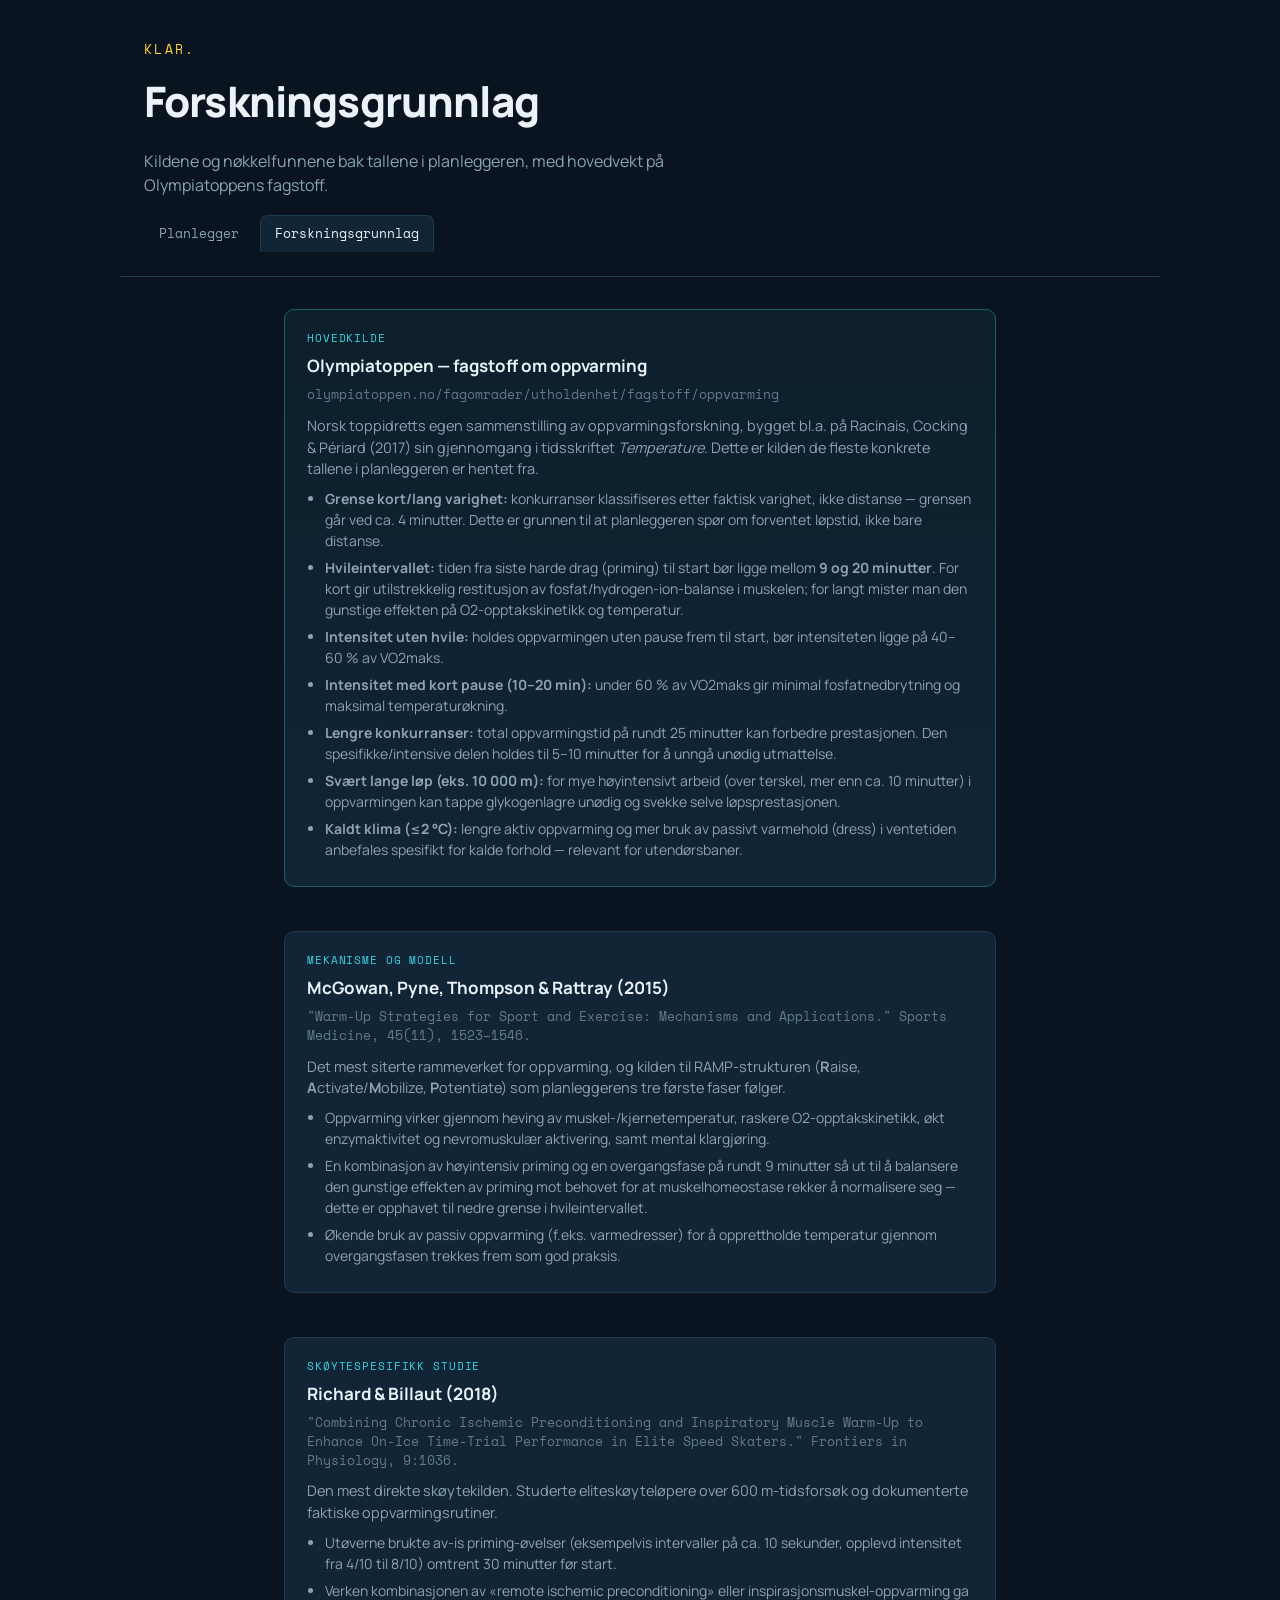
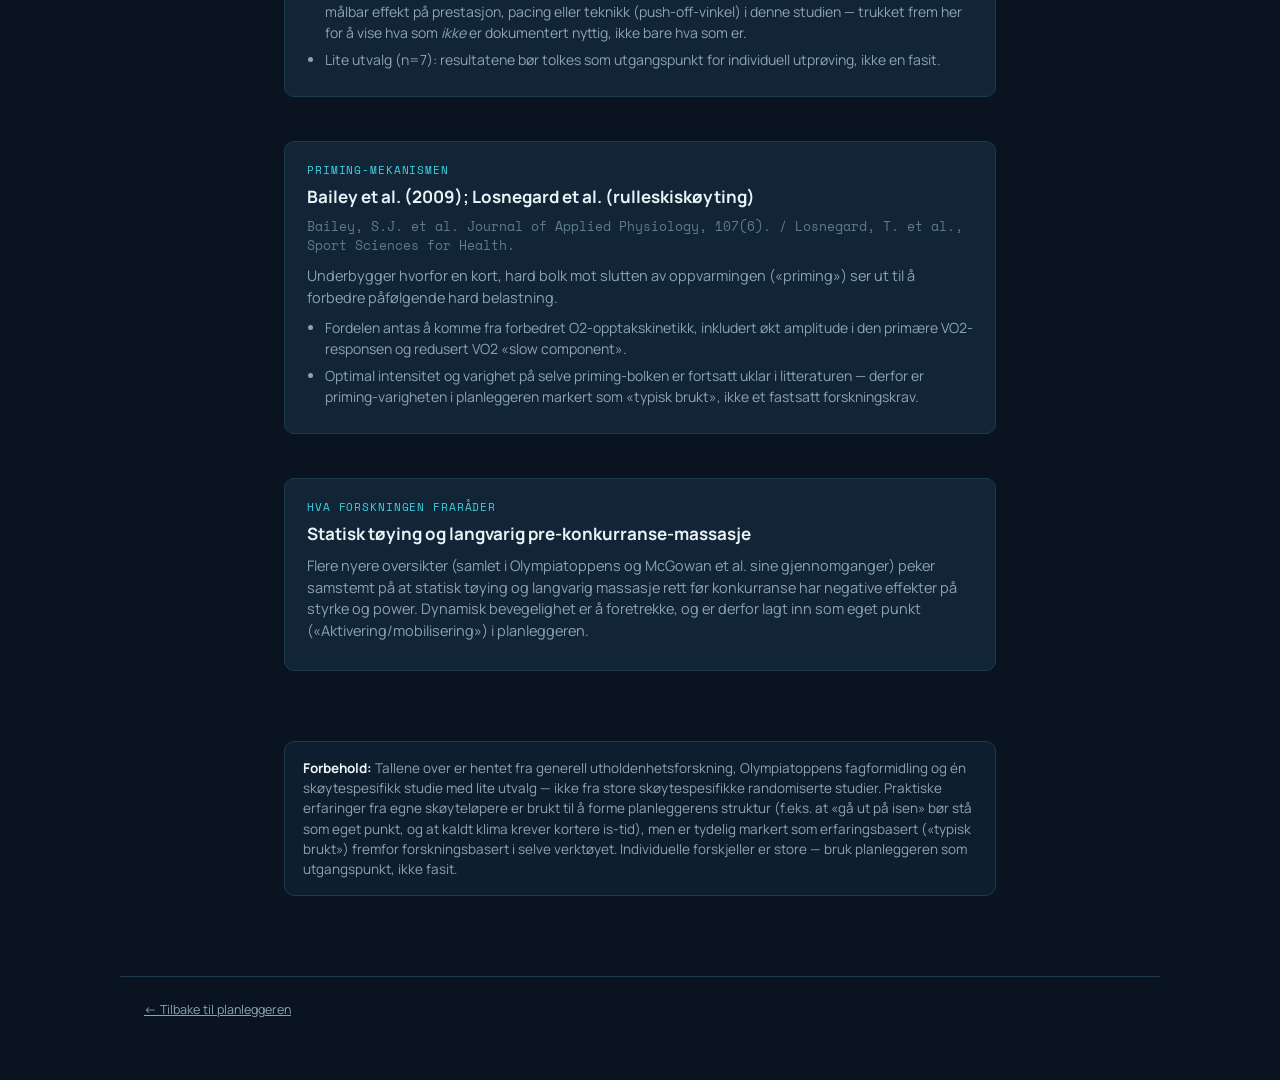
==== kilder.html @ 35d394e3 "Add files via upload" ====
<!DOCTYPE html>
<html lang="no">
<head>
<meta charset="UTF-8">
<meta name="viewport" content="width=device-width, initial-scale=1.0">
<title>Forskningsgrunnlag — Oppvarmingsplanlegger</title>
<link rel="preconnect" href="https://fonts.googleapis.com">
<link rel="preconnect" href="https://fonts.gstatic.com" crossorigin>
<link href="https://fonts.googleapis.com/css2?family=Space+Mono:wght@400;700&family=Manrope:wght@400;500;700;800&display=swap" rel="stylesheet">
<link rel="stylesheet" href="styles.css">
</head>
<body>

<header class="hero">
  <p class="kicker">KLAR.</p>
  <h1>Forskningsgrunnlag</h1>
  <p class="lede">Kildene og nøkkelfunnene bak tallene i planleggeren, med hovedvekt på Olympiatoppens fagstoff.</p>
  <nav class="tabs">
    <a href="index.html">Planlegger</a>
    <a href="kilder.html" class="active">Forskningsgrunnlag</a>
  </nav>
</header>

<main class="article">

  <div class="source-card primary">
    <div class="kicker2">Hovedkilde</div>
    <h3>Olympiatoppen — fagstoff om oppvarming</h3>
    <div class="cite">olympiatoppen.no/fagomrader/utholdenhet/fagstoff/oppvarming</div>
    <p>Norsk toppidretts egen sammenstilling av oppvarmingsforskning, bygget bl.a. på Racinais, Cocking &amp; Périard (2017) sin gjennomgang i tidsskriftet <em>Temperature</em>. Dette er kilden de fleste konkrete tallene i planleggeren er hentet fra.</p>
    <ul class="finding-list">
      <li><strong>Grense kort/lang varighet:</strong> konkurranser klassifiseres etter faktisk varighet, ikke distanse — grensen går ved ca. 4 minutter. Dette er grunnen til at planleggeren spør om forventet løpstid, ikke bare distanse.</li>
      <li><strong>Hvileintervallet:</strong> tiden fra siste harde drag (priming) til start bør ligge mellom <strong>9 og 20 minutter</strong>. For kort gir utilstrekkelig restitusjon av fosfat/hydrogen-ion-balanse i muskelen; for langt mister man den gunstige effekten på O2-opptakskinetikk og temperatur.</li>
      <li><strong>Intensitet uten hvile:</strong> holdes oppvarmingen uten pause frem til start, bør intensiteten ligge på 40–60 % av VO2maks.</li>
      <li><strong>Intensitet med kort pause (10–20 min):</strong> under 60 % av VO2maks gir minimal fosfatnedbrytning og maksimal temperaturøkning.</li>
      <li><strong>Lengre konkurranser:</strong> total oppvarmingstid på rundt 25 minutter kan forbedre prestasjonen. Den spesifikke/intensive delen holdes til 5–10 minutter for å unngå unødig utmattelse.</li>
      <li><strong>Svært lange løp (eks. 10 000 m):</strong> for mye høyintensivt arbeid (over terskel, mer enn ca. 10 minutter) i oppvarmingen kan tappe glykogenlagre unødig og svekke selve løpsprestasjonen.</li>
      <li><strong>Kaldt klima (≤2 °C):</strong> lengre aktiv oppvarming og mer bruk av passivt varmehold (dress) i ventetiden anbefales spesifikt for kalde forhold — relevant for utendørsbaner.</li>
    </ul>
  </div>

  <div class="source-card">
    <div class="kicker2">Mekanisme og modell</div>
    <h3>McGowan, Pyne, Thompson &amp; Rattray (2015)</h3>
    <div class="cite">"Warm-Up Strategies for Sport and Exercise: Mechanisms and Applications." Sports Medicine, 45(11), 1523–1546.</div>
    <p>Det mest siterte rammeverket for oppvarming, og kilden til RAMP-strukturen (<strong>R</strong>aise, <strong>A</strong>ctivate/<strong>M</strong>obilize, <strong>P</strong>otentiate) som planleggerens tre første faser følger.</p>
    <ul class="finding-list">
      <li>Oppvarming virker gjennom heving av muskel-/kjernetemperatur, raskere O2-opptakskinetikk, økt enzymaktivitet og nevromuskulær aktivering, samt mental klargjøring.</li>
      <li>En kombinasjon av høyintensiv priming og en overgangsfase på rundt 9 minutter så ut til å balansere den gunstige effekten av priming mot behovet for at muskelhomeostase rekker å normalisere seg — dette er opphavet til nedre grense i hvileintervallet.</li>
      <li>Økende bruk av passiv oppvarming (f.eks. varmedresser) for å opprettholde temperatur gjennom overgangsfasen trekkes frem som god praksis.</li>
    </ul>
  </div>

  <div class="source-card">
    <div class="kicker2">Skøytespesifikk studie</div>
    <h3>Richard &amp; Billaut (2018)</h3>
    <div class="cite">"Combining Chronic Ischemic Preconditioning and Inspiratory Muscle Warm-Up to Enhance On-Ice Time-Trial Performance in Elite Speed Skaters." Frontiers in Physiology, 9:1036.</div>
    <p>Den mest direkte skøytekilden. Studerte eliteskøyteløpere over 600 m-tidsforsøk og dokumenterte faktiske oppvarmingsrutiner.</p>
    <ul class="finding-list">
      <li>Utøverne brukte av-is priming-øvelser (eksempelvis intervaller på ca. 10 sekunder, opplevd intensitet fra 4/10 til 8/10) omtrent 30 minutter før start.</li>
      <li>Verken kombinasjonen av «remote ischemic preconditioning» eller inspirasjonsmuskel-oppvarming ga målbar effekt på prestasjon, pacing eller teknikk (push-off-vinkel) i denne studien — trukket frem her for å vise hva som <em>ikke</em> er dokumentert nyttig, ikke bare hva som er.</li>
      <li>Lite utvalg (n=7): resultatene bør tolkes som utgangspunkt for individuell utprøving, ikke en fasit.</li>
    </ul>
  </div>

  <div class="source-card">
    <div class="kicker2">Priming-mekanismen</div>
    <h3>Bailey et al. (2009); Losnegard et al. (rulleskiskøyting)</h3>
    <div class="cite">Bailey, S.J. et al. Journal of Applied Physiology, 107(6). / Losnegard, T. et al., Sport Sciences for Health.</div>
    <p>Underbygger hvorfor en kort, hard bolk mot slutten av oppvarmingen («priming») ser ut til å forbedre påfølgende hard belastning.</p>
    <ul class="finding-list">
      <li>Fordelen antas å komme fra forbedret O2-opptakskinetikk, inkludert økt amplitude i den primære VO2-responsen og redusert VO2 «slow component».</li>
      <li>Optimal intensitet og varighet på selve priming-bolken er fortsatt uklar i litteraturen — derfor er priming-varigheten i planleggeren markert som «typisk brukt», ikke et fastsatt forskningskrav.</li>
    </ul>
  </div>

  <div class="source-card">
    <div class="kicker2">Hva forskningen fraråder</div>
    <h3>Statisk tøying og langvarig pre-konkurranse-massasje</h3>
    <p>Flere nyere oversikter (samlet i Olympiatoppens og McGowan et al. sine gjennomganger) peker samstemt på at statisk tøying og langvarig massasje rett før konkurranse har negative effekter på styrke og power. Dynamisk bevegelighet er å foretrekke, og er derfor lagt inn som eget punkt («Aktivering/mobilisering») i planleggeren.</p>
  </div>

  <div class="caveat">
    <strong>Forbehold:</strong> Tallene over er hentet fra generell utholdenhetsforskning, Olympiatoppens fagformidling og én skøytespesifikk studie med lite utvalg — ikke fra store skøytespesifikke randomiserte studier. Praktiske erfaringer fra egne skøyteløpere er brukt til å forme planleggerens struktur (f.eks. at «gå ut på isen» bør stå som eget punkt, og at kaldt klima krever kortere is-tid), men er tydelig markert som erfaringsbasert («typisk brukt») fremfor forskningsbasert i selve verktøyet. Individuelle forskjeller er store — bruk planleggeren som utgangspunkt, ikke fasit.
  </div>

</main>

<footer>
  <a href="index.html">← Tilbake til planleggeren</a>
</footer>

</body>
</html>
---- styles.css ----
:root{
  --bg: #0a1420;
  --bg-rail: #0e1c2b;
  --panel: #112536;
  --panel-2: #0d1f2e;
  --line: #1e3a4f;
  --text: #eaf3f7;
  --muted: #8ba4b3;
  --muted-2: #5f7c8c;
  --ice: #3fd0e0;
  --ice-dim: #1f5f68;
  --good: #34d399;
  --good-dim: #164a3a;
  --warn: #f5a623;
  --warn-dim: #5c3d0e;
  --bad: #ef5b5b;
  --pistol: #ffd23f;
  --radius: 10px;
}
* { box-sizing: border-box; }
html { scroll-behavior: smooth; }
body{
  margin:0;
  background: var(--bg);
  color: var(--text);
  font-family: 'Manrope', -apple-system, sans-serif;
  line-height: 1.5;
  -webkit-font-smoothing: antialiased;
}
.mono{ font-family: 'Space Mono', monospace; }
a { color: var(--ice); }

/* ---------- Header / hero ---------- */
header.hero{
  padding: 40px 24px 24px;
  max-width: 1040px;
  margin: 0 auto;
  border-bottom: 1px solid var(--line);
}
.kicker{
  font-family: 'Space Mono', monospace;
  color: var(--pistol);
  letter-spacing: 0.18em;
  font-size: 13px;
  text-transform: uppercase;
  margin: 0 0 10px;
}
h1{
  font-size: clamp(28px, 4.5vw, 42px);
  margin: 0 0 12px;
  font-weight: 800;
  letter-spacing: -0.02em;
}
.lede{ color: var(--muted); max-width: 640px; font-size: 16px; }

nav.tabs{
  max-width: 1040px;
  margin: 18px auto 0;
  display: flex;
  gap: 6px;
}
nav.tabs a{
  text-decoration: none;
  font-family: 'Space Mono', monospace;
  font-size: 13px;
  color: var(--muted);
  padding: 8px 14px;
  border-radius: 8px 8px 0 0;
  border: 1px solid transparent;
}
nav.tabs a.active{
  color: var(--text);
  background: var(--panel);
  border-color: var(--line);
  border-bottom-color: var(--panel);
}

/* ---------- Layout ---------- */
main{
  max-width: 1040px;
  margin: 0 auto;
  padding: 32px 24px 80px;
  display: grid;
  grid-template-columns: 380px 1fr;
  gap: 28px;
}
main.article{ grid-template-columns: 1fr; max-width: 760px; }
@media (max-width: 860px){ main{ grid-template-columns: 1fr; } }

section.panel{
  background: var(--panel);
  border: 1px solid var(--line);
  border-radius: var(--radius);
  padding: 22px;
  margin-bottom: 20px;
}
section.panel h2{
  font-size: 13px;
  text-transform: uppercase;
  letter-spacing: 0.1em;
  color: var(--ice);
  margin: 0 0 4px;
  font-family: 'Space Mono', monospace;
  font-weight: 700;
}
section.panel .sub{ color: var(--muted-2); font-size: 13px; margin: 0 0 18px; }
section.panel h3{ font-size: 16px; margin: 0 0 6px; }
section.panel p{ color: var(--muted); font-size: 14.5px; }

label{ display:block; font-size: 13px; color: var(--muted); margin-bottom: 6px; font-weight: 500; }
select, input[type="time"], input[type="date"], input[type="number"], input[type="text"]{
  width: 100%;
  background: var(--panel-2);
  border: 1px solid var(--line);
  color: var(--text);
  padding: 10px 12px;
  border-radius: 8px;
  font-family: 'Space Mono', monospace;
  font-size: 15px;
}
select:focus, input:focus, button:focus, input[type="range"]:focus{
  outline: 2px solid var(--ice);
  outline-offset: 2px;
}
.field{ margin-bottom: 16px; }
.row2{ display:grid; grid-template-columns: 1fr 1fr; gap: 12px; }

.toggle-group{ display:flex; gap:8px; }
.toggle-btn{
  flex:1;
  background: var(--panel-2);
  border: 1px solid var(--line);
  color: var(--muted);
  padding: 9px 8px;
  border-radius: 8px;
  font-size: 13px;
  cursor: pointer;
  font-family: 'Manrope', sans-serif;
  font-weight: 600;
}
.toggle-btn.active{ background: var(--ice-dim); border-color: var(--ice); color: var(--text); }

.class-badge{
  display:inline-flex;
  align-items:center;
  gap:8px;
  font-family:'Space Mono',monospace;
  font-size: 13px;
  font-weight:700;
  padding: 8px 12px;
  border-radius: 8px;
  background: var(--panel-2);
  border: 1px solid var(--line);
  margin-top: 4px;
}
.class-badge.sprint{ color: var(--pistol); border-color: #7a6420; }
.class-badge.lange{ color: var(--ice); border-color: var(--ice-dim); }

/* ---------- Sliders ---------- */
.slider-block{ margin-bottom: 22px; }
.slider-head{ display:flex; justify-content: space-between; align-items: baseline; margin-bottom: 6px; }
.slider-head .name{ font-size: 14px; font-weight: 700; }
.slider-head .val{ font-family: 'Space Mono', monospace; font-size: 14px; padding: 2px 8px; border-radius: 6px; background: var(--panel-2); }
.val.good{ color: var(--good); border: 1px solid var(--good-dim); }
.val.bad{ color: var(--bad); border: 1px solid var(--bad); }
.val.neutral{ color: var(--ice); border: 1px solid var(--ice-dim); }

input[type="range"]{ -webkit-appearance: none; width: 100%; height: 8px; border-radius: 4px; background: var(--panel-2); margin: 6px 0 4px; }
input[type="range"]::-webkit-slider-thumb{ -webkit-appearance: none; width: 18px; height: 18px; border-radius: 50%; background: var(--text); border: 3px solid var(--ice); cursor: pointer; margin-top: -5px; }
input[type="range"]::-moz-range-thumb{ width: 16px; height: 16px; border-radius: 50%; background: var(--text); border: 3px solid var(--ice); cursor: pointer; }
input[type="range"]::-webkit-slider-runnable-track{ height: 8px; border-radius: 4px; }
input[type="range"]::-moz-range-track{ height: 8px; border-radius: 4px; }

.band-note{ font-size: 12px; color: var(--muted-2); margin-top: 2px; }
.band-note.alert{ color: var(--bad); font-weight: 700; }
.band-note.ok{ color: var(--good); }

.mech-box{
  background: var(--panel-2);
  border: 1px dashed var(--line);
  border-radius: 8px;
  padding: 10px 12px;
  font-size: 13px;
  color: var(--muted);
  margin-bottom: 16px;
}
.mech-box strong{ color: var(--text); }

/* ---------- Key stat callout ---------- */
.stat-callout{
  border-radius: var(--radius);
  padding: 16px 18px;
  margin-bottom: 20px;
  border: 1px solid var(--good-dim);
  background: linear-gradient(180deg, rgba(52,211,153,0.08), transparent);
}
.stat-callout.bad{ border-color: var(--bad); background: linear-gradient(180deg, rgba(239,91,91,0.10), transparent); }
.stat-callout .label{ font-family:'Space Mono',monospace; font-size: 11.5px; letter-spacing:0.08em; text-transform:uppercase; color: var(--muted-2); }
.stat-callout .big{ font-family:'Space Mono',monospace; font-size: 30px; font-weight:700; margin: 2px 0 4px; }
.stat-callout.bad .big{ color: var(--bad); }
.stat-callout:not(.bad) .big{ color: var(--good); }
.stat-callout .desc{ font-size: 13px; color: var(--muted); }

/* ---------- Timeline (signature element) ---------- */
.rail-wrap{
  background: var(--bg-rail);
  border: 1px solid var(--line);
  border-radius: var(--radius);
  padding: 26px 22px 18px;
  margin-bottom: 20px;
  position: relative;
  overflow: hidden;
}
.rail-wrap::before{
  content:"";
  position:absolute; inset:0;
  background-image: repeating-linear-gradient(90deg, transparent, transparent 79px, rgba(255,255,255,0.025) 79px, rgba(255,255,255,0.025) 80px);
  pointer-events:none;
}
.rail-header{ display:flex; justify-content: space-between; align-items:flex-end; margin-bottom: 22px; position: relative; flex-wrap: wrap; gap: 12px; }
.rail-header .label{ font-family:'Space Mono',monospace; color: var(--muted); font-size: 12px; letter-spacing: 0.1em; text-transform: uppercase; }
.rail-header .time{ font-family:'Space Mono',monospace; font-size: 34px; font-weight:700; color: var(--pistol); }
.rail-header .time small{ font-size:14px; color: var(--muted); font-weight:400; }
.rail-header .transition{ text-align: right; }
.rail-header .transition .big{ font-family:'Space Mono',monospace; font-size: 22px; font-weight:700; }
.rail-header .transition .big.good{ color: var(--good); }
.rail-header .transition .big.bad{ color: var(--bad); }

.rail{ position: relative; height: 10px; background: var(--panel-2); border-radius: 5px; margin: 0 6px 8px; }
.rail .seg{ position:absolute; top:0; bottom:0; border-radius: 5px; }
.rail .marker{ position:absolute; top: -6px; width: 20px; height: 22px; transform: translateX(-50%); }
.rail .marker .dot{ width: 12px; height:12px; border-radius:50%; background: var(--text); border: 2px solid var(--ice); margin: 0 auto; }
.rail .marker.gun .dot{ background: var(--pistol); border-color: var(--pistol); width:14px; height:14px; }
.rail-scale{ display:flex; justify-content: space-between; font-family:'Space Mono',monospace; color: var(--muted-2); font-size: 11px; margin: 0 6px; }

/* ---------- Kjøreplan list ---------- */
.plan-list{ list-style:none; margin:0; padding:0; }
.plan-item{ display:grid; grid-template-columns: 76px 1px 1fr; gap: 16px; padding: 14px 0; border-bottom: 1px solid var(--line); }
.plan-item:last-child{ border-bottom:none; }
.plan-item .t{ font-family:'Space Mono',monospace; font-size: 19px; font-weight:700; color: var(--ice); padding-top: 2px; }
.plan-item.gun .t{ color: var(--pistol); }
.plan-item .connector{ background: var(--line); }
.plan-item .phase-name{ font-weight: 700; font-size: 15px; margin-bottom: 3px; }
.plan-item .phase-desc{ color: var(--muted); font-size: 13.5px; }
.plan-item .tag{ display:inline-block; font-family:'Space Mono',monospace; font-size: 10.5px; letter-spacing: 0.05em; text-transform: uppercase; padding: 2px 6px; border-radius: 4px; margin-left: 8px; vertical-align: middle; background: var(--ice-dim); color: var(--ice); }
.plan-item .tag.warn{ background: var(--warn-dim); color: var(--warn); }
.plan-item .tag.good{ background: var(--good-dim); color: var(--good); }

.note-box{ background: var(--panel-2); border-left: 3px solid var(--ice); padding: 12px 14px; border-radius: 0 8px 8px 0; font-size: 13.5px; color: var(--muted); margin-top: 14px; }
.note-box.warn{ border-left-color: var(--warn); }
.note-box strong{ color: var(--text); }

/* ---------- Buttons ---------- */
.btn{ display:inline-flex; align-items:center; gap: 8px; background: var(--ice-dim); border: 1px solid var(--ice); color: var(--text); padding: 11px 16px; border-radius: 8px; font-weight: 700; font-size: 14px; cursor: pointer; font-family:'Manrope',sans-serif; width: 100%; justify-content: center; margin-bottom: 10px; }
.btn:hover{ background: var(--ice); color: var(--bg); }
.btn.secondary{ background: transparent; border-color: var(--line); color: var(--muted); }
.btn.secondary:hover{ background: var(--panel-2); color: var(--text); }
#notifStatus{ font-size: 12px; color: var(--muted-2); margin-top: 6px; }

details{ margin-top: 4px; }
summary{ cursor: pointer; font-size: 13px; color: var(--ice); font-weight: 700; padding: 4px 0; }
.calc-grid{ margin-top: 14px; }

/* ---------- Research page ---------- */
.source-card{
  background: var(--panel);
  border: 1px solid var(--line);
  border-radius: var(--radius);
  padding: 20px 22px;
  margin-bottom: 16px;
}
.source-card.primary{ border-color: var(--ice-dim); background: linear-gradient(180deg, rgba(63,208,224,0.06), var(--panel)); }
.source-card .kicker2{ font-family:'Space Mono',monospace; font-size: 11px; letter-spacing:0.08em; text-transform:uppercase; color: var(--ice); margin-bottom: 6px; }
.source-card h3{ margin: 0 0 8px; font-size: 17px; }
.source-card .cite{ font-size: 12.5px; color: var(--muted-2); font-family:'Space Mono',monospace; margin-bottom:10px; }
.source-card p{ color: var(--muted); font-size: 14.5px; margin: 0 0 8px; }
.finding-list{ margin: 8px 0 0; padding-left: 18px; color: var(--muted); font-size: 14px; }
.finding-list li{ margin-bottom: 6px; }
.caveat{ margin-top: 26px; padding: 16px 18px; background: var(--panel-2); border-radius: var(--radius); border: 1px solid var(--line); font-size: 13.5px; color: var(--muted); }
.caveat strong{ color: var(--text); }

footer{ max-width: 1040px; margin: 0 auto; padding: 0 24px 60px; color: var(--muted-2); font-size: 12.5px; border-top: 1px solid var(--line); padding-top: 24px; }
footer a{ color: var(--muted); }

@media (prefers-reduced-motion: reduce){ html{ scroll-behavior: auto; } }
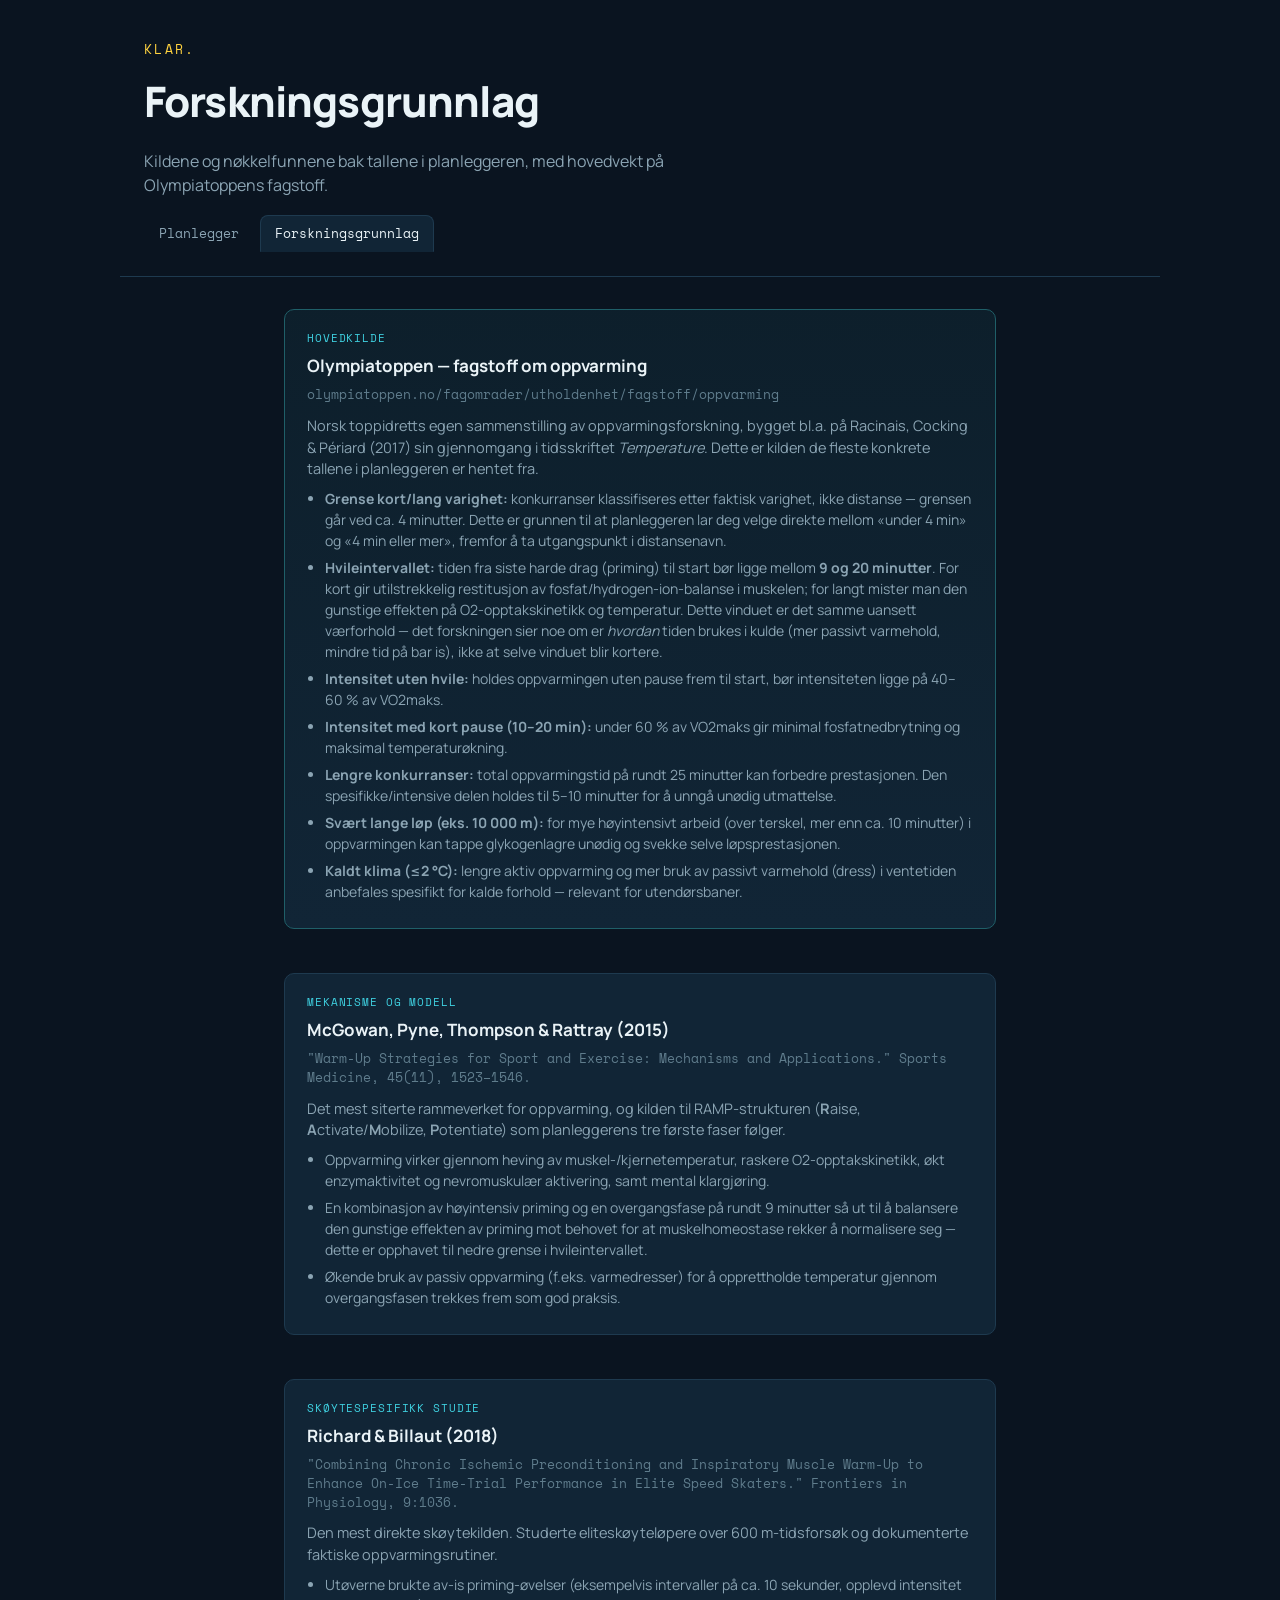
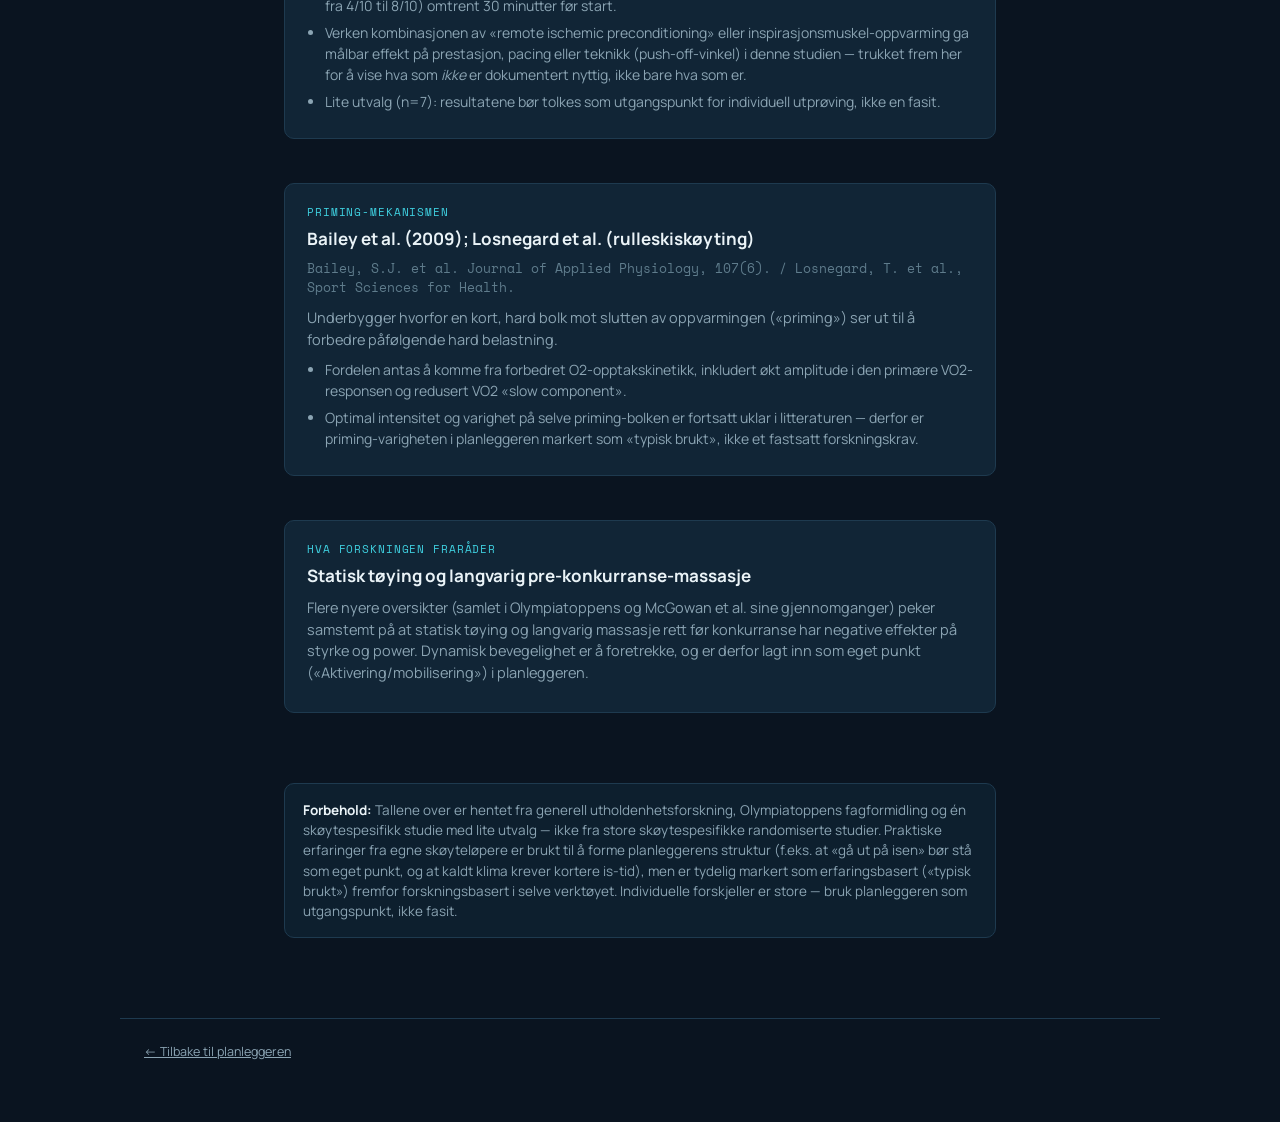
==== commit ef4b4efc: "Add files via upload" ====
--- a/kilder.html
+++ b/kilder.html
@@ -29,8 +29,8 @@
     <div class="cite">olympiatoppen.no/fagomrader/utholdenhet/fagstoff/oppvarming</div>
     <p>Norsk toppidretts egen sammenstilling av oppvarmingsforskning, bygget bl.a. på Racinais, Cocking &amp; Périard (2017) sin gjennomgang i tidsskriftet <em>Temperature</em>. Dette er kilden de fleste konkrete tallene i planleggeren er hentet fra.</p>
     <ul class="finding-list">
-      <li><strong>Grense kort/lang varighet:</strong> konkurranser klassifiseres etter faktisk varighet, ikke distanse — grensen går ved ca. 4 minutter. Dette er grunnen til at planleggeren spør om forventet løpstid, ikke bare distanse.</li>
-      <li><strong>Hvileintervallet:</strong> tiden fra siste harde drag (priming) til start bør ligge mellom <strong>9 og 20 minutter</strong>. For kort gir utilstrekkelig restitusjon av fosfat/hydrogen-ion-balanse i muskelen; for langt mister man den gunstige effekten på O2-opptakskinetikk og temperatur.</li>
+      <li><strong>Grense kort/lang varighet:</strong> konkurranser klassifiseres etter faktisk varighet, ikke distanse — grensen går ved ca. 4 minutter. Dette er grunnen til at planleggeren lar deg velge direkte mellom «under 4 min» og «4 min eller mer», fremfor å ta utgangspunkt i distansenavn.</li>
+      <li><strong>Hvileintervallet:</strong> tiden fra siste harde drag (priming) til start bør ligge mellom <strong>9 og 20 minutter</strong>. For kort gir utilstrekkelig restitusjon av fosfat/hydrogen-ion-balanse i muskelen; for langt mister man den gunstige effekten på O2-opptakskinetikk og temperatur. Dette vinduet er det samme uansett værforhold — det forskningen sier noe om er <em>hvordan</em> tiden brukes i kulde (mer passivt varmehold, mindre tid på bar is), ikke at selve vinduet blir kortere.</li>
       <li><strong>Intensitet uten hvile:</strong> holdes oppvarmingen uten pause frem til start, bør intensiteten ligge på 40–60 % av VO2maks.</li>
       <li><strong>Intensitet med kort pause (10–20 min):</strong> under 60 % av VO2maks gir minimal fosfatnedbrytning og maksimal temperaturøkning.</li>
       <li><strong>Lengre konkurranser:</strong> total oppvarmingstid på rundt 25 minutter kan forbedre prestasjonen. Den spesifikke/intensive delen holdes til 5–10 minutter for å unngå unødig utmattelse.</li>
